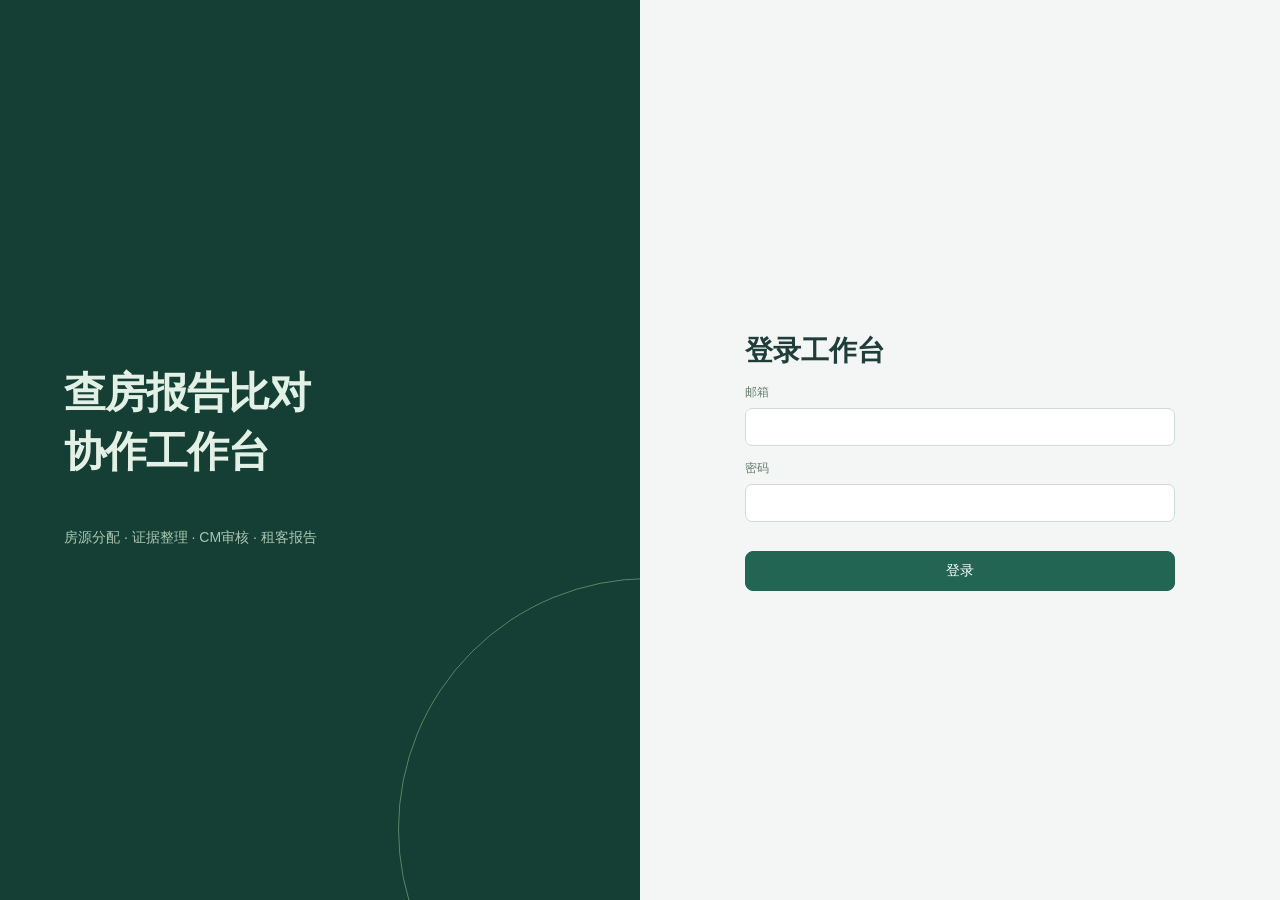
==== static/index.html @ 08821b03 "Add files via upload" ====
<!doctype html><html lang="zh-CN"><head><meta charset="utf-8"><meta name="viewport" content="width=device-width,initial-scale=1"><title>Inspection Report Comparison · 协作工作台</title><link rel="stylesheet" href="./style.css?v=cm-only-report-17-validation-20"><script defer src="./app.js?v=cm-only-report-17-validation-20"></script></head><body><div id="app"><div class="loading">正在打开查房比对工作台…</div></div><div id="toast" role="status" aria-live="polite"></div><dialog id="photoDialog"><div class="dialog-head"><strong>前后照片对照</strong><button id="closePhotos">关闭 ×</button></div><p class="muted">可分别选择照片，使用滑杆放大查看细节。</p><div id="photoContent" class="compare"></div></dialog><dialog id="formDialog"><div id="formContent"></div></dialog></body></html>
---- static/style.css ----
:root{font-family:Inter,-apple-system,BlinkMacSystemFont,"Segoe UI","PingFang SC",sans-serif;color:#203e39;background:#f3f6f5;font-size:14px}*{box-sizing:border-box}body{margin:0}button,input,select,textarea{font:inherit}button,a,input,select,textarea{outline-offset:3px}button{border:1px solid #d7e2dd;border-radius:8px;background:white;padding:10px 15px;color:#294b42;cursor:pointer}button:hover{background:#edf5f0}button:disabled{opacity:.5;cursor:not-allowed}.primary{background:#216552;border-color:#216552;color:white}.primary:hover{background:#174d3e}.danger{color:#ab4141}.ghost{background:transparent}.layout{display:grid;grid-template-columns:235px 1fr;min-height:100vh}.sidebar{background:#153e34;color:#eaf3ee;padding:30px 20px;display:flex;flex-direction:column;gap:30px;position:sticky;top:0;height:100vh}.brand{display:flex;align-items:center;gap:10px;font-size:18px;line-height:1.35;font-weight:650}.brand-icon{width:38px;height:42px;display:grid;place-items:center;border:1px solid #729c87;border-radius:10px;color:#bddec8}.sidebar small{color:#a4c2b3;font-size:10px;letter-spacing:1.5px}.nav{display:grid;gap:8px}.nav button{text-align:left;background:transparent;border:0;color:#bad0c4;padding:13px}.nav button.active{background:#2c5547;color:white}.identity{margin-top:auto;border-top:1px solid #3d5e50;padding-top:20px;display:grid;gap:10px}.identity strong{color:white}.identity button{color:#d0e0d6;border-color:#51705e}.workspace{min-width:0}.topbar{background:#fff;border-bottom:1px solid #e3eae6;padding:20px 38px;display:flex;justify-content:space-between;align-items:center}.topbar h1{font-size:22px;margin:0}.muted{color:#71837a;font-size:13px;line-height:1.6}.tag{font-size:12px;padding:5px 10px;border-radius:20px;background:#eaf1ed;color:#536f61;white-space:nowrap}.tag.pending{background:#fff1d8;color:#96631a}.tag.returned{background:#fceae5;color:#ad624a}.tag.done{background:#e1f0e4;color:#347343}.content{padding:30px 38px;max-width:1600px;margin:auto}.banner{background:#eaf3ec;padding:13px 18px;border:1px solid #c9decc;border-radius:9px;color:#43664d;margin-bottom:22px;display:flex;align-items:center;justify-content:space-between;gap:15px}.banner.warn{background:#fff2e9;border-color:#ecd3b9;color:#886443}.metrics{display:grid;grid-template-columns:repeat(4,1fr);gap:16px;margin:22px 0}.metric{background:white;border:1px solid #e0e8e3;border-radius:12px;padding:20px}.metric strong{display:block;font-size:30px;margin-top:12px;font-weight:550}.toolbar{display:flex;align-items:center;gap:10px;flex-wrap:wrap;margin:22px 0}.toolbar input{min-width:250px;flex:1}.right{margin-left:auto}.panel{background:white;border:1px solid #e0e8e3;border-radius:12px;padding:24px;margin-bottom:20px}.panel h2{font-size:18px;margin:0 0 8px}.case-table{width:100%;border-collapse:collapse}.case-table th{text-align:left;color:#7c8a81;font-size:12px;font-weight:500;background:#f6f9f7}.case-table th,.case-table td{padding:17px 12px;border-bottom:1px solid #edf1ee}.case-table td strong{display:block;margin-bottom:5px}.case-table tbody tr:hover{background:#f8fbf9}.empty{text-align:center;padding:65px 20px;color:#82948a}.empty strong{display:block;color:#3c5f4d;font-size:18px;margin-bottom:12px}.row{display:flex;gap:12px;align-items:center;flex-wrap:wrap}.grid2{display:grid;grid-template-columns:1fr 1fr;gap:18px}.grid3{display:grid;grid-template-columns:repeat(3,1fr);gap:16px}.field{display:grid;gap:7px;margin:14px 0}.field label{font-size:12px;color:#627d6d;font-weight:550}input,select,textarea{width:100%;padding:10px 12px;border:1px solid #cfdcd3;border-radius:7px;color:#284a38;background:#fff}input:disabled,textarea:disabled,select:disabled{background:#f4f7f5;color:#708276}textarea{min-height:85px;resize:vertical;line-height:1.6}.toolbar select{width:auto}.case-head{display:flex;justify-content:space-between;gap:18px;align-items:start;margin:14px 0 22px}.case-head h2{font-size:25px;margin:0 0 10px}.back{border:0;padding-left:0;background:transparent;color:#71877a}.issue{padding:24px;border:1px solid #dce6de;border-radius:12px;background:white;margin:18px 0}.issue-head{display:flex;align-items:center;gap:10px;border-bottom:1px solid #edf1ed;padding-bottom:16px;margin-bottom:16px}.issue-head h3{margin:0;font-size:17px}.issue-number{color:#a4b7a8;font-size:12px}.compare{display:grid;grid-template-columns:1fr 1fr;gap:20px}.photo-side{padding:16px;background:#f6f9f7;border-radius:9px;border:1px solid #e4ebe5}.photo-side h4{font-size:13px;margin:0 0 14px}.photo-side h4 span{font-size:11px;margin-left:10px;font-weight:normal;color:#819184}.drop{min-height:105px;border:1.5px dashed #bfd0c0;border-radius:8px;display:grid;place-content:center;text-align:center;padding:15px;gap:5px;color:#64826c;cursor:pointer;background:#fff}.drop.drag{background:#e0efdf;border-color:#42744f}.drop input{display:none}.thumbs{display:flex;gap:8px;flex-wrap:wrap;margin-bottom:12px}.thumb{position:relative}.thumb img{width:100px;height:78px;object-fit:cover;border-radius:6px;cursor:zoom-in}.thumb button{position:absolute;right:0;top:0;padding:1px 6px;border-radius:4px;color:#a73838}.review{background:#f4f8f4;border:1px solid #d6e4d6;border-radius:9px;padding:18px;margin-top:18px}.review h4{margin:0 0 8px;font-size:14px}.sticky-actions{position:sticky;bottom:0;background:#fffffff2;border:1px solid #dce5de;border-radius:10px;backdrop-filter:blur(8px);padding:15px 20px;display:flex;gap:12px;align-items:center;z-index:5;box-shadow:0 2px 20px #2346290a}.audit-entry{border-left:2px solid #c7dac9;margin:0 0 0 5px;padding:0 0 22px 20px}.audit-entry strong{display:block;font-size:13px}.audit-entry small{color:#8a9b8d}.audit-entry p{margin:6px 0;font-size:13px;white-space:pre-wrap}.tabs{display:flex;gap:15px;border-bottom:1px solid #dfe8e0;margin:20px 0}.tabs button{border:0;background:transparent;border-radius:0;color:#78917d}.tabs button.active{color:#276445;border-bottom:2px solid #276445}.login-page{display:grid;grid-template-columns:1fr 1fr;min-height:100vh}.login-art{background:#153e34;color:#e2f0e6;padding:10vh 10%;display:flex;flex-direction:column;justify-content:center;position:relative;overflow:hidden}.login-art:after{content:'';position:absolute;border:1px solid #568665;width:500px;height:500px;border-radius:50%;right:-260px;bottom:-180px}.login-art h1{font-size:42px;line-height:1.4;letter-spacing:-1px}.login-art p{line-height:1.9;color:#abc9b4;max-width:430px}.login-box{display:grid;place-content:center;padding:35px}.login-box>div{width:min(430px,85vw)}.login-box h2{font-size:28px;margin-bottom:8px}.login-box button.primary{width:100%;margin-top:15px}.login-box .banner{font-size:12px;margin-top:20px}#toast{position:fixed;right:25px;bottom:25px;padding:15px 20px;background:#173c2e;color:white;border-radius:10px;box-shadow:0 4px 20px #1233;z-index:100;display:none;max-width:600px;white-space:pre-wrap}#toast.error{background:#9a3d31}dialog{border:1px solid #d5e2d7;border-radius:14px;padding:25px;max-height:92vh;max-width:96vw;width:1250px}dialog::backdrop{background:#152c22aa}#formDialog{width:580px}.dialog-head{display:flex;align-items:center;justify-content:space-between;margin-bottom:15px}.image-scroll{height:55vh;overflow:auto;background:#edf2ed;border:1px solid #dce5dc;text-align:center}.image-scroll img{width:100%;transform-origin:top left;display:block}.image-scroll img.zoomed{max-width:none}.loading{padding:60px;text-align:center}.help{font-size:12px;line-height:1.7;color:#7e9182}.login-error{color:#b24335;white-space:pre-wrap}.save-state{font-size:12px;color:#6f8375}.test-switch{max-width:170px;font-size:12px}.table-scroll{overflow:auto}.user-chip{width:30px;height:30px;background:#dfece0;border-radius:50%;display:inline-grid;place-items:center;color:#45734e;font-weight:bold;margin-right:8px}.section-title{display:flex;justify-content:space-between;align-items:center}.audit-note{white-space:pre-wrap}.report-text{white-space:pre-wrap}.local-only{font-weight:600}a{color:#216552}.notice{padding:12px;background:#fff6e9;border-radius:7px;color:#8b6b39;font-size:13px;line-height:1.7}.footer-help{margin-top:24px;text-align:center;font-size:12px;color:#8a9c8f}@media(max-width:1000px){.layout{grid-template-columns:190px 1fr}.content{padding:20px}.topbar{padding:20px}.grid3{grid-template-columns:1fr}.metrics{grid-template-columns:1fr 1fr}}@media(max-width:700px){.layout{display:block}.sidebar{position:static;height:auto;padding:15px;gap:15px}.sidebar .brand{font-size:15px}.nav{display:flex}.identity{display:flex;align-items:center;margin:0;padding:10px 0 0}.identity .muted{display:none}.grid2,.compare{grid-template-columns:1fr}.login-page{display:block}.login-art{padding:35px}.login-art h1{font-size:28px}.login-box{padding:25px}.case-head{flex-direction:column}.sticky-actions{flex-wrap:wrap}.test-switch{max-width:130px}.metrics{gap:8px}.metric{padding:14px}.case-table th,.case-table td{padding:12px}.topbar h1{font-size:19px}}

/* Compact issue editor: evidence takes priority. */
.issue-meta{display:grid;grid-template-columns:1fr 1.3fr 1fr;gap:14px}.issue-details{display:grid;grid-template-columns:2fr 1fr;gap:14px;align-items:start}.issue .field{margin:6px 0 12px}.issue-details textarea{min-height:66px;height:66px}.issue{padding:20px}.issue .compare{margin-top:8px}.issue .photo-side{min-height:180px}.issue .thumb img{width:150px;height:115px}.issue .review{margin-top:16px}.issue .review>select{max-width:260px}.issue .review .field{display:inline-grid;width:calc(70% - 12px);vertical-align:top;margin:12px 12px 0 0}.issue .review .field:last-child{width:26%}@media(max-width:700px){.issue-meta{grid-template-columns:1fr 1fr}.issue-meta>.field:last-child{grid-column:1/-1}.issue-details{grid-template-columns:1fr}.issue .review .field,.issue .review .field:last-child{width:100%}.issue .thumb img{width:110px;height:90px}}

.issue .photo-side{min-height:0;padding:12px}.issue .thumb img{width:88px;height:66px}.photo-button{padding:0;border:0;background:transparent;line-height:0}.issue .drop{min-height:58px;padding:10px;font-size:12px}.issue .thumbs{margin-bottom:8px}.issue .compare{gap:14px}.issue-head h3{font-size:15px}.issue .photo-side h4{margin-bottom:10px}#photoDialog .image-scroll img{max-height:none;height:auto;margin-bottom:12px}.issue .review{padding:12px}.issue .review .field{margin-top:8px}

.zoom-controls{display:flex;gap:7px;align-items:center;flex-wrap:wrap}.zoom-controls input{width:140px;padding:0;accent-color:#216552}.zoom-controls button{padding:6px 10px}.zoom-controls output{min-width:45px;font-size:12px}.image-scroll.magnified{cursor:grab;touch-action:none}.image-scroll.panning{cursor:grabbing}.image-scroll img{user-select:none;-webkit-user-drag:none}.zoom-panel .help{margin:8px 0}
/* Small thumbnails; fit the full image in the viewer before explicit zoom. */
.issue .thumbs{gap:6px;max-height:150px;overflow:auto}.issue .thumb img{width:64px!important;height:48px!important;object-fit:cover}.issue .photo-button{width:64px;height:48px;flex:none;overflow:hidden}.issue .photo-side{padding:10px}.issue .drop{min-height:42px;padding:8px}.issue .photo-side h4{margin-bottom:8px}
#photoDialog{width:1050px;max-height:90vh;padding:18px}#photoDialog .image-scroll{height:48vh;display:flex;flex-direction:column;align-items:center;gap:10px;padding:8px}#photoDialog .image-scroll img{width:auto!important;max-width:100%!important;height:auto!important;max-height:calc(48vh - 18px)!important;object-fit:contain;flex-shrink:0;margin:0}#photoDialog .image-scroll.magnified{display:block;padding:0}#photoDialog .image-scroll.magnified img{width:var(--zoom)!important;max-width:none!important;max-height:none!important;margin-bottom:12px}.zoom-panel{min-width:0}

/* Medium, uncropped evidence thumbnails. */
.issue .thumbs{max-height:240px;gap:10px}.issue .photo-button{width:144px;height:108px;border:1px solid #d9e3db;border-radius:7px;background:#edf2ee;display:flex;align-items:center;justify-content:center}.issue .thumb img{width:144px!important;height:108px!important;object-fit:contain!important}.issue .photo-button img{width:142px!important;height:106px!important;object-fit:contain!important;border-radius:6px}@media(max-width:700px){.issue .photo-button{width:120px;height:90px}.issue .photo-button img{width:118px!important;height:88px!important}}

/* Larger side-by-side comparison viewer; list thumbnails stay medium. */
#photoDialog{width:96vw;max-width:1800px;height:94vh;max-height:94vh;padding:20px}#photoDialog .dialog-head{margin-bottom:8px}#photoDialog>.muted{margin:6px 0}#photoDialog .compare{gap:24px}#photoDialog .zoom-panel h3{margin:10px 0}#photoDialog .image-scroll{height:calc(94vh - 225px);min-height:220px}#photoDialog .image-scroll img{max-height:calc(94vh - 245px)!important}#photoDialog .image-scroll.magnified img{max-height:none!important}@media(max-width:700px){#photoDialog{width:98vw;padding:12px}#photoDialog .image-scroll{height:50vh;min-height:180px}#photoDialog .image-scroll img{max-height:calc(50vh - 18px)!important}}

/* Consistent CM review labels and comfortable spacing. */
.issue .review{padding:20px;margin-top:20px;background:#f3f7f3}.issue .review h4{margin:0 0 16px;padding-bottom:12px;border-bottom:1px solid #dce7dc}.review-fields{display:grid;grid-template-columns:minmax(160px,1fr) minmax(260px,2.5fr) minmax(100px,.7fr);gap:22px;align-items:start}.issue .review .review-fields .field,.issue .review .review-fields .field:last-child{display:grid;width:auto;margin:0;gap:9px}.review-fields label{line-height:20px}.review-fields input,.review-fields select{height:42px;width:100%;max-width:none}@media(max-width:850px){.review-fields{grid-template-columns:1fr 1fr;gap:16px}.review-fields>.field:nth-child(2){grid-column:1/-1;grid-row:2}}@media(max-width:500px){.review-fields{grid-template-columns:1fr}.review-fields>.field:nth-child(2){grid-row:auto;grid-column:auto}}

.area-overview{background:white;border:1px solid #dce6de;border-radius:12px;padding:20px;margin:20px 0}#areaSummary{display:flex;flex-wrap:wrap;gap:12px}.area-shortcut{display:flex;align-items:center;gap:12px;padding:12px 16px;text-align:left}.area-shortcut span{font-size:12px}.area-shortcut small{color:#8a753d}.area-shortcut[aria-expanded="true"]{border-color:#398260;background:#eaf4ed}.area-group{border:1px solid #dce6de;background:#fff;border-radius:12px;margin:16px 0;scroll-margin-top:20px;overflow:hidden}.area-group>summary{display:flex;gap:16px;align-items:center;padding:18px 22px;cursor:pointer;list-style:none;background:#f5f9f6}.area-group>summary::before{content:'▸';color:#467755}.area-group[open]>summary::before{content:'▾'}.area-name{font-size:16px;font-weight:650}.area-count{background:#e3eee5;border-radius:20px;padding:4px 10px;font-size:12px}.area-review{margin-left:auto;color:#718377;font-size:12px}.area-group-body{padding:0 16px}.area-group .issue{margin:16px 0}.area-group summary:hover{background:#eaf2ec}@media(max-width:600px){.area-group>summary{padding:14px;gap:8px}.area-review{font-size:11px}.area-group-body{padding:0 8px}}

.photo-tile{position:relative;display:grid;gap:4px}.photo-label{font-size:11px;color:#728475}.delete-photo{position:absolute;right:3px;top:3px;padding:3px 7px;font-size:11px;color:#a33c30;background:#fffffff2}.zoom-panel .choose-photo{width:auto;flex:1}.pairing-actions{grid-column:1/-1;border-top:1px solid #ddd;padding-top:8px;font-size:12px}.pairing-actions p{margin:5px 0}

.required{color:#bd3d35}.invalid{border:2px solid #c94438!important;background:#fff1ed!important;box-shadow:0 0 0 3px #c9443818}.review-fields textarea{min-height:70px;margin-top:8px}.issue .field>label{line-height:1.5}
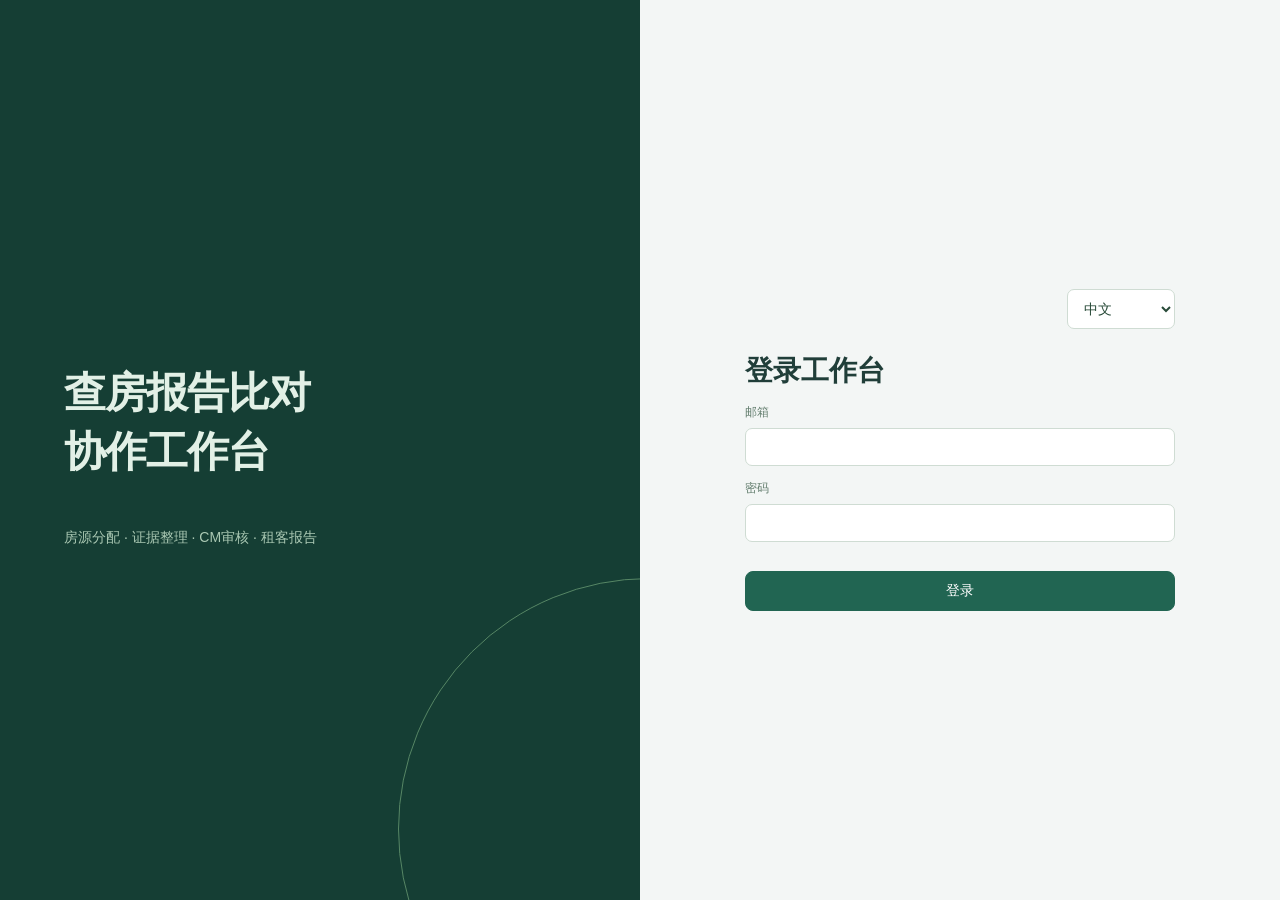
==== commit 3436024e: "Add files via upload" ====
--- a/static/index.html
+++ b/static/index.html
@@ -1 +1 @@
-<!doctype html><html lang="zh-CN"><head><meta charset="utf-8"><meta name="viewport" content="width=device-width,initial-scale=1"><title>Inspection Report Comparison · 协作工作台</title><link rel="stylesheet" href="./style.css?v=cm-only-report-17-validation-20"><script defer src="./app.js?v=cm-only-report-17-validation-20"></script></head><body><div id="app"><div class="loading">正在打开查房比对工作台…</div></div><div id="toast" role="status" aria-live="polite"></div><dialog id="photoDialog"><div class="dialog-head"><strong>前后照片对照</strong><button id="closePhotos">关闭 ×</button></div><p class="muted">可分别选择照片，使用滑杆放大查看细节。</p><div id="photoContent" class="compare"></div></dialog><dialog id="formDialog"><div id="formContent"></div></dialog></body></html>
+<!doctype html><html lang="zh-CN"><head><meta charset="utf-8"><meta name="viewport" content="width=device-width,initial-scale=1"><title>Inspection Report Comparison · 协作工作台</title><link rel="stylesheet" href="./style.css?v=cm-only-report-17-ui-languages-25"><script defer src="./app.js?v=cm-only-report-17-ui-languages-25"></script></head><body><div id="app"><div class="loading">正在打开查房比对工作台…</div></div><div id="toast" role="status" aria-live="polite"></div><dialog id="photoDialog"><div class="dialog-head"><strong>前后照片对照</strong><button id="closePhotos">关闭 ×</button></div><p class="muted">可分别选择照片，使用滑杆放大查看细节。</p><div id="photoContent" class="compare"></div></dialog><dialog id="formDialog"><div id="formContent"></div></dialog></body></html>
--- a/static/style.css
+++ b/static/style.css
@@ -24,3 +24,7 @@
 .photo-tile{position:relative;display:grid;gap:4px}.photo-label{font-size:11px;color:#728475}.delete-photo{position:absolute;right:3px;top:3px;padding:3px 7px;font-size:11px;color:#a33c30;background:#fffffff2}.zoom-panel .choose-photo{width:auto;flex:1}.pairing-actions{grid-column:1/-1;border-top:1px solid #ddd;padding-top:8px;font-size:12px}.pairing-actions p{margin:5px 0}
 
 .required{color:#bd3d35}.invalid{border:2px solid #c94438!important;background:#fff1ed!important;box-shadow:0 0 0 3px #c9443818}.review-fields textarea{min-height:70px;margin-top:8px}.issue .field>label{line-height:1.5}
+
+.report-english{margin-top:15px;padding-top:12px;border-top:1px solid #dce7dc}.report-english>summary{cursor:pointer;color:#46685a;font-size:13px}.report-english .grid2{margin-top:10px}
+
+.header-tools{display:flex;align-items:center;gap:12px;flex-wrap:wrap;justify-content:flex-end}.interface-language{width:auto;min-width:108px}.login-language{display:flex;justify-content:flex-end;margin-bottom:12px}.sticky-actions{flex-wrap:wrap}
